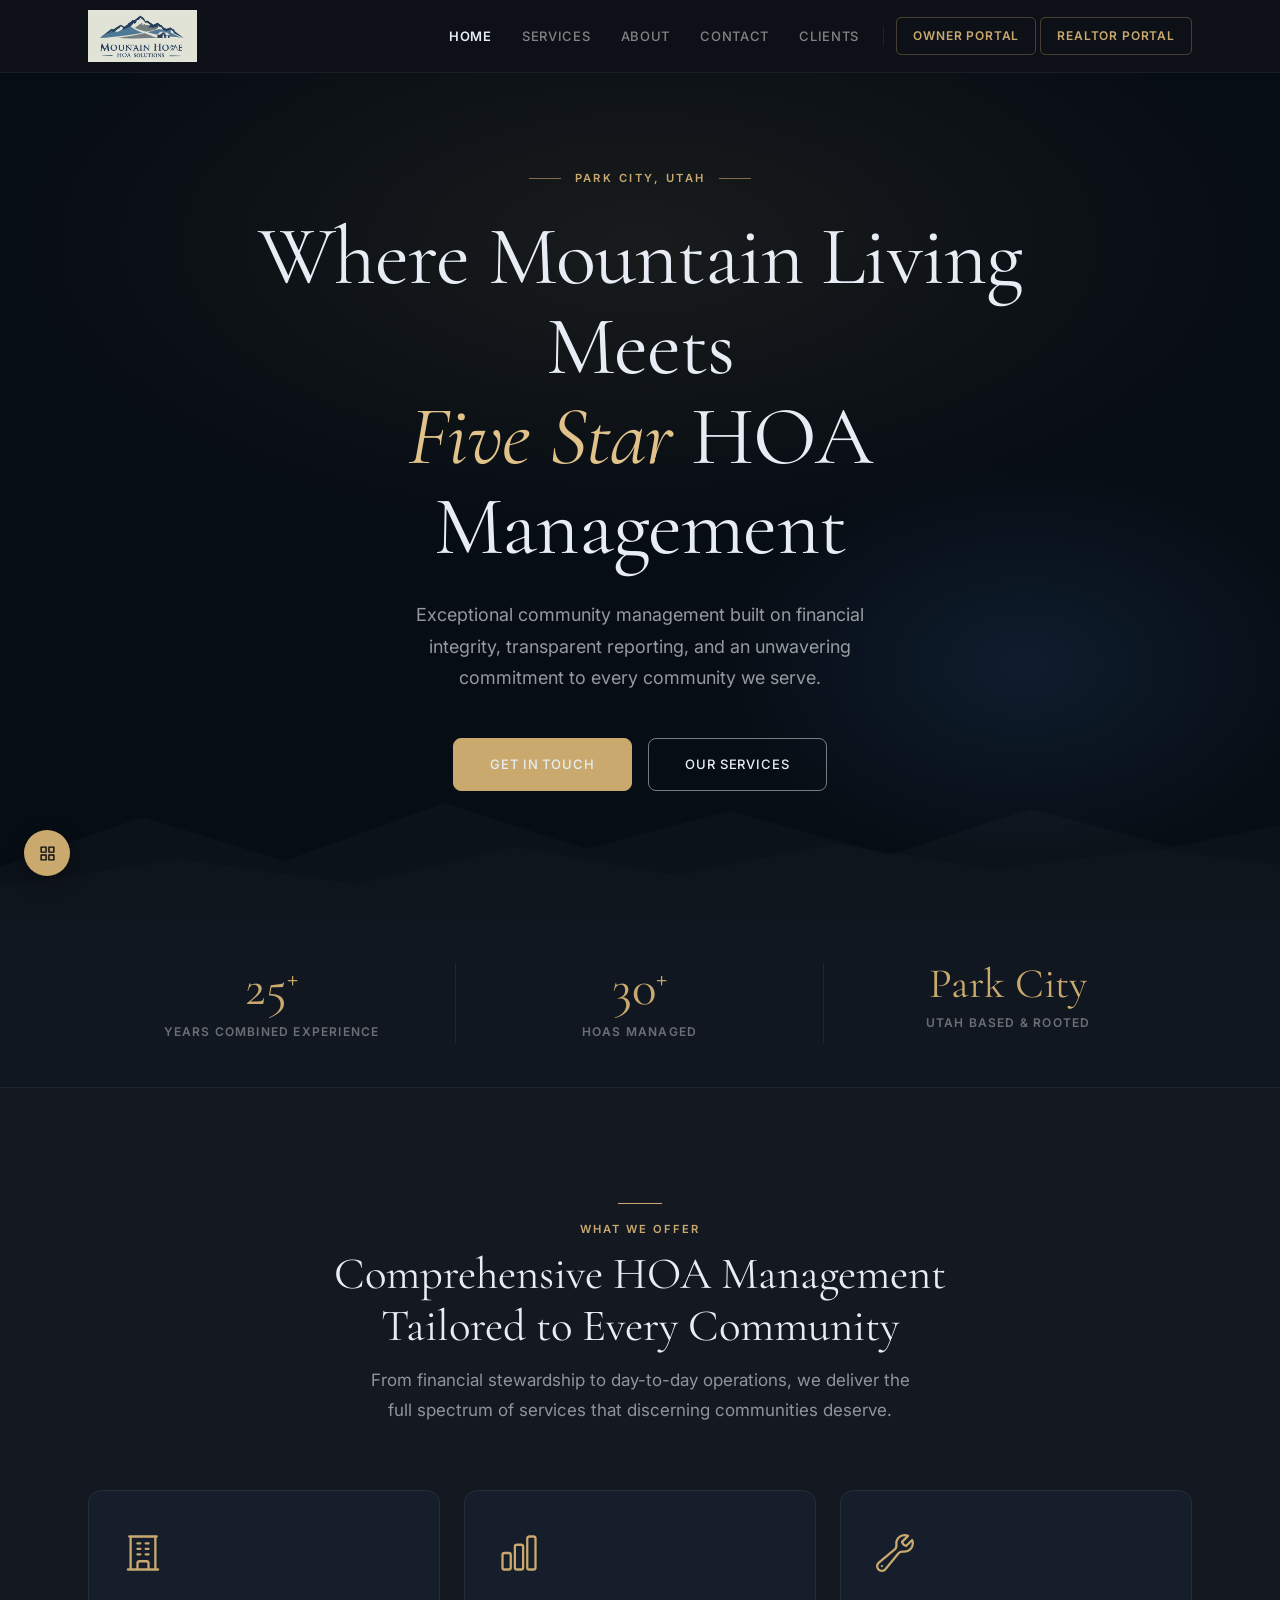
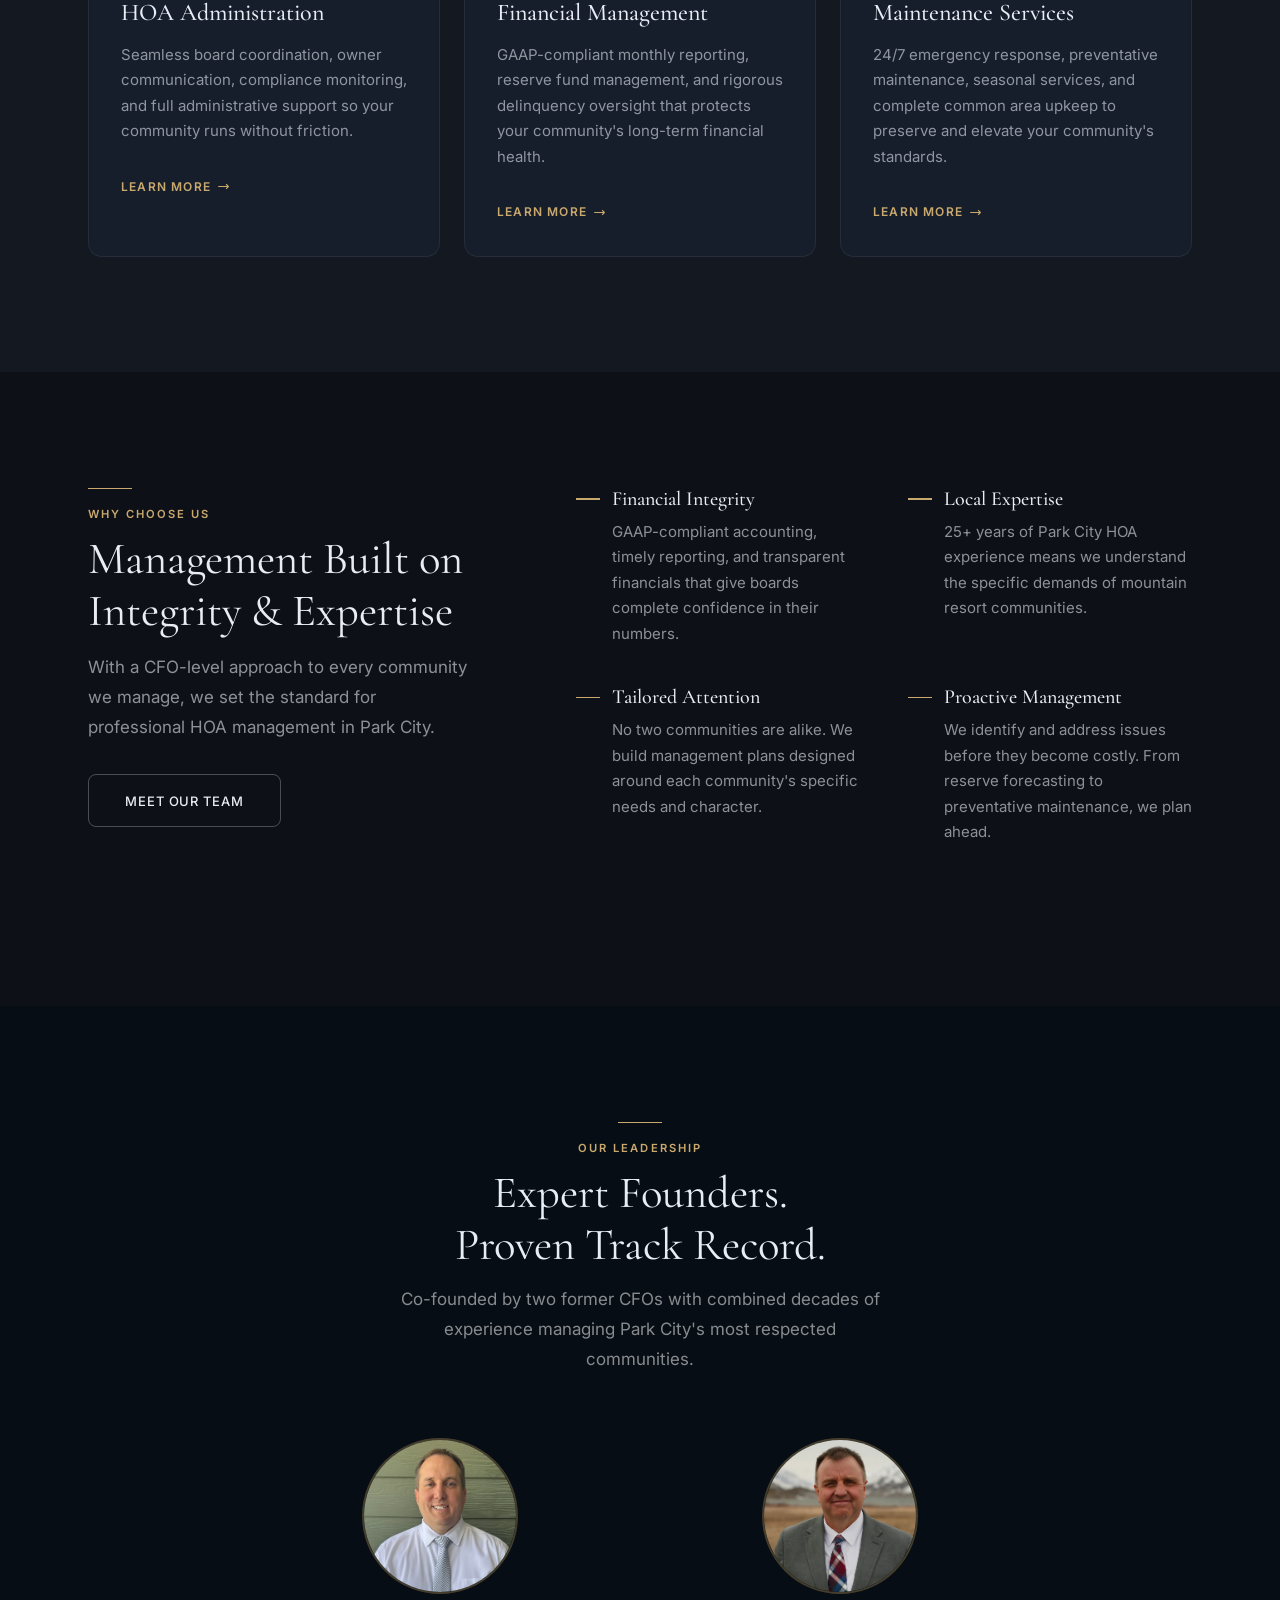
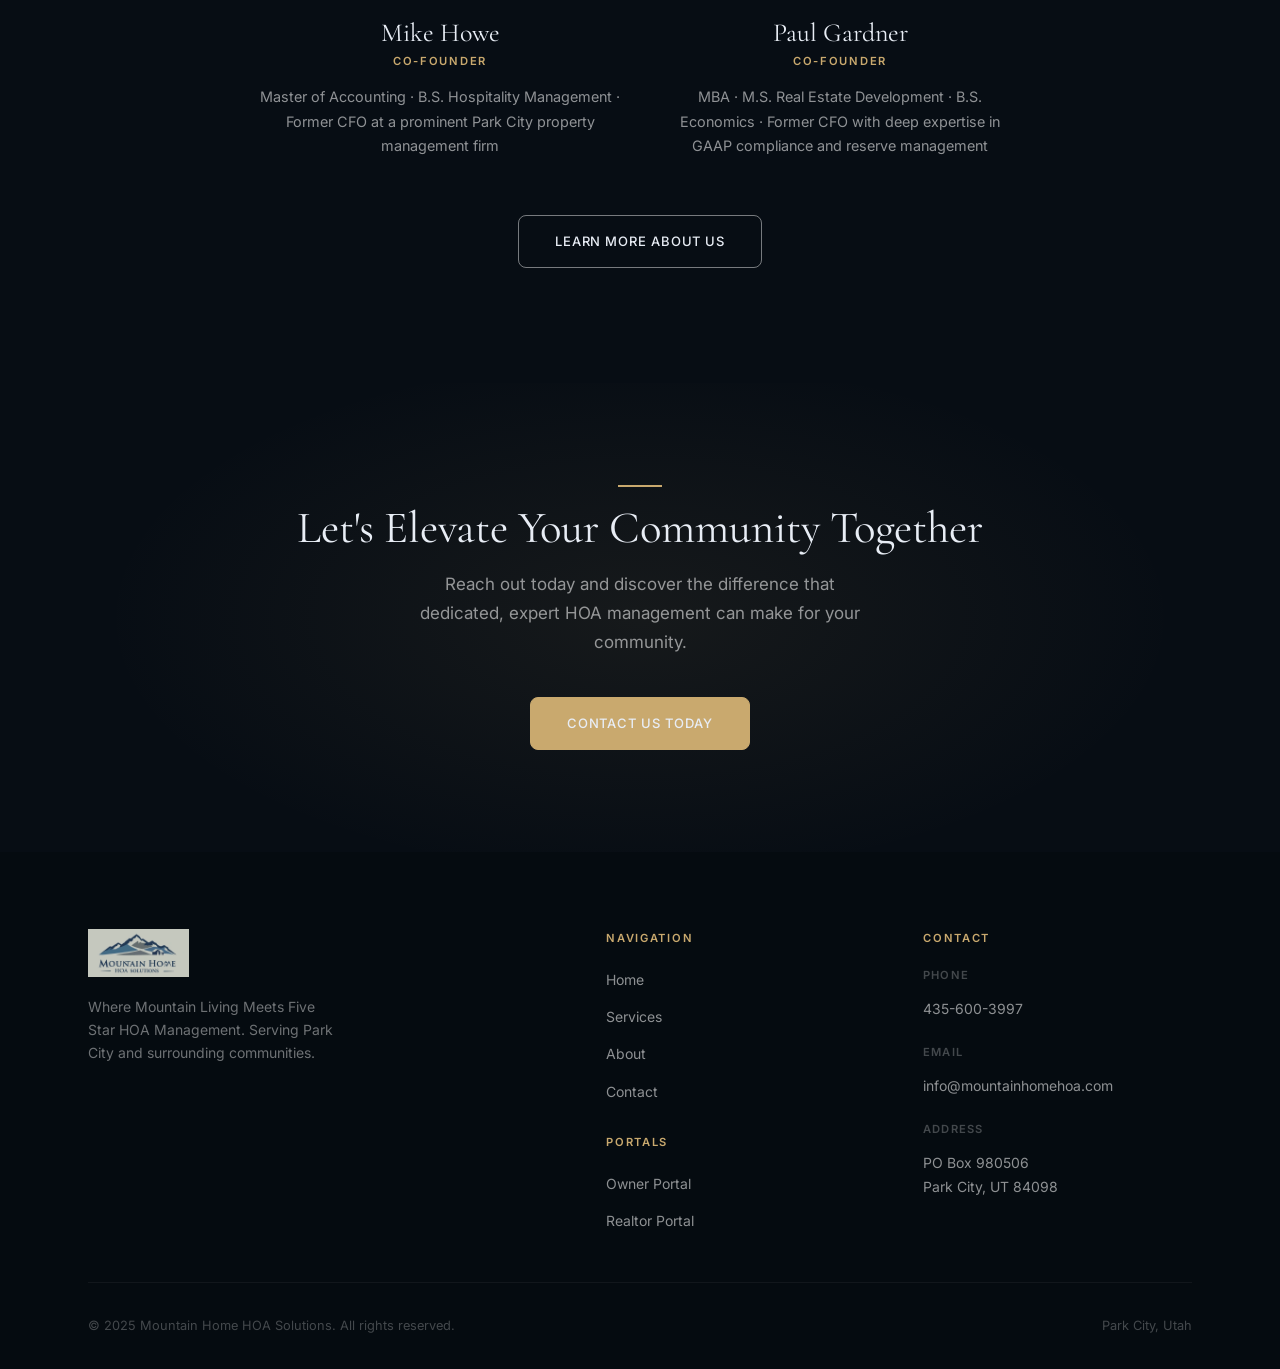
==== v2/index.html @ 47d72dcd "Inital" ====
<!DOCTYPE html>
<html lang="en">
<head>
  <meta charset="UTF-8">
  <meta name="viewport" content="width=device-width, initial-scale=1.0">
  <title>Mountain Home HOA Solutions | Park City, Utah</title>
  <meta name="description" content="Premier HOA management services in Park City, Utah. Built on financial integrity, expert administration, and genuine dedication to every community we serve.">
  <link rel="preconnect" href="https://fonts.googleapis.com">
  <link rel="preconnect" href="https://fonts.gstatic.com" crossorigin>
  <link rel="stylesheet" href="css/style.css">
</head>
<body>

  <header class="navbar" id="navbar">
    <div class="container navbar__inner">
      <a href="index.html" class="navbar__logo">
        <img src="../assets/HeaderLogo.webp" alt="Mountain Home HOA Solutions" height="52">
      </a>
      <nav class="navbar__nav" aria-label="Primary">
        <a href="index.html" class="navbar__link navbar__link--active">Home</a>
        <a href="services.html" class="navbar__link">Services</a>
        <a href="about.html" class="navbar__link">About</a>
        <a href="contact.html" class="navbar__link">Contact</a>
        <a href="clients.html" class="navbar__link">Clients</a>
        <div class="navbar__divider" aria-hidden="true"></div>
        <a href="https://mountainhomehoa.managebuilding.com/Resident/portal/login" class="navbar__portal" target="_blank" rel="noopener noreferrer">Owner Portal</a>
        <a href="https://www.homewisedocs.com/" class="navbar__portal" target="_blank" rel="noopener noreferrer">Realtor Portal</a>
      </nav>
      <button class="navbar__hamburger" id="hamburger" aria-label="Open navigation menu" aria-expanded="false">
        <span></span><span></span><span></span>
      </button>
    </div>
    <nav class="navbar__mobile" id="mobileMenu" aria-label="Mobile navigation">
      <a href="index.html" class="navbar__mobile-link">Home</a>
      <a href="services.html" class="navbar__mobile-link">Services</a>
      <a href="about.html" class="navbar__mobile-link">About</a>
      <a href="contact.html" class="navbar__mobile-link">Contact</a>
      <a href="clients.html" class="navbar__mobile-link">Clients</a>
      <a href="https://mountainhomehoa.managebuilding.com/Resident/portal/login" class="navbar__mobile-link" target="_blank" rel="noopener noreferrer">Owner Portal</a>
      <a href="https://www.homewisedocs.com/" class="navbar__mobile-link" target="_blank" rel="noopener noreferrer">Realtor Portal</a>
    </nav>
  </header>

  <section class="hero">
    <div style="position: relative; z-index: 1;">
      <p class="hero__eyebrow">Park City, Utah</p>
      <h1 class="hero__heading display">
        Where Mountain Living Meets<br><em>Five Star</em> HOA Management
      </h1>
      <p class="hero__subtext">
        Exceptional community management built on financial integrity, transparent reporting, and an unwavering commitment to every community we serve.
      </p>
      <div class="hero__actions">
        <a href="contact.html" class="btn btn--gold">Get in Touch</a>
        <a href="services.html" class="btn btn--outline-white">Our Services</a>
      </div>
    </div>
    <div class="hero__mountains" aria-hidden="true">
      <svg xmlns="http://www.w3.org/2000/svg" viewBox="0 0 1440 130" preserveAspectRatio="none" width="100%" height="130">
        <path d="M0,130 L0,78 L160,28 L320,72 L500,14 L660,60 L820,22 L1000,66 L1160,20 L1320,58 L1440,36 L1440,130 Z" fill="rgba(255,255,255,0.018)"/>
        <path d="M0,130 L0,98 L200,70 L400,95 L580,58 L760,86 L940,55 L1120,80 L1300,60 L1440,76 L1440,130 Z" fill="rgba(255,255,255,0.012)"/>
      </svg>
    </div>
  </section>

  <section class="stats-bar">
    <div class="container">
      <div class="stats-bar__inner">
        <div class="stat"><div class="stat__number">25<sup>+</sup></div><div class="stat__label">Years Combined Experience</div></div>
        <div class="stat"><div class="stat__number">30<sup>+</sup></div><div class="stat__label">HOAs Managed</div></div>
        <div class="stat"><div class="stat__number" style="font-size:clamp(1.875rem,3.5vw,2.625rem);">Park City</div><div class="stat__label">Utah Based &amp; Rooted</div></div>
      </div>
    </div>
  </section>

  <section class="section section--off-white">
    <div class="container">
      <div class="section-header section-header--center">
        <div class="gold-rule gold-rule--center"></div>
        <p class="eyebrow">What We Offer</p>
        <h2>Comprehensive HOA Management<br>Tailored to Every Community</h2>
        <p class="body-large" style="max-width:540px;margin-inline:auto;">From financial stewardship to day-to-day operations, we deliver the full spectrum of services that discerning communities deserve.</p>
      </div>
      <div class="services-grid">
        <article class="service-card">
          <div class="service-card__icon" aria-hidden="true">
            <svg xmlns="http://www.w3.org/2000/svg" fill="none" viewBox="0 0 24 24" stroke-width="1.25" stroke="currentColor" width="44" height="44">
              <path stroke-linecap="round" stroke-linejoin="round" d="M3.75 21h16.5M4.5 3h15M5.25 3v18m13.5-18v18M9 6.75h1.5m-1.5 3h1.5m-1.5 3h1.5m3-6H15m-1.5 3H15m-1.5 3H15M9 21v-3.375c0-.621.504-1.125 1.125-1.125h3.75c.621 0 1.125.504 1.125 1.125V21"/>
            </svg>
          </div>
          <h3 class="service-card__title">HOA Administration</h3>
          <p class="service-card__text">Seamless board coordination, owner communication, compliance monitoring, and full administrative support so your community runs without friction.</p>
          <a href="services.html#administration" class="service-card__link">Learn More <svg xmlns="http://www.w3.org/2000/svg" fill="none" viewBox="0 0 24 24" stroke-width="2" stroke="currentColor" width="13" height="13" aria-hidden="true"><path stroke-linecap="round" stroke-linejoin="round" d="M17.25 8.25 21 12m0 0-3.75 3.75M21 12H3"/></svg></a>
        </article>
        <article class="service-card">
          <div class="service-card__icon" aria-hidden="true">
            <svg xmlns="http://www.w3.org/2000/svg" fill="none" viewBox="0 0 24 24" stroke-width="1.25" stroke="currentColor" width="44" height="44">
              <path stroke-linecap="round" stroke-linejoin="round" d="M3 13.125C3 12.504 3.504 12 4.125 12h2.25c.621 0 1.125.504 1.125 1.125v6.75C7.5 20.496 6.996 21 6.375 21h-2.25A1.125 1.125 0 0 1 3 19.875v-6.75ZM9.75 8.625c0-.621.504-1.125 1.125-1.125h2.25c.621 0 1.125.504 1.125 1.125v11.25c0 .621-.504 1.125-1.125 1.125h-2.25a1.125 1.125 0 0 1-1.125-1.125V8.625ZM16.5 4.125c0-.621.504-1.125 1.125-1.125h2.25C20.496 3 21 3.504 21 4.125v15.75c0 .621-.504 1.125-1.125 1.125h-2.25a1.125 1.125 0 0 1-1.125-1.125V4.125Z"/>
            </svg>
          </div>
          <h3 class="service-card__title">Financial Management</h3>
          <p class="service-card__text">GAAP-compliant monthly reporting, reserve fund management, and rigorous delinquency oversight that protects your community's long-term financial health.</p>
          <a href="services.html#accounting" class="service-card__link">Learn More <svg xmlns="http://www.w3.org/2000/svg" fill="none" viewBox="0 0 24 24" stroke-width="2" stroke="currentColor" width="13" height="13" aria-hidden="true"><path stroke-linecap="round" stroke-linejoin="round" d="M17.25 8.25 21 12m0 0-3.75 3.75M21 12H3"/></svg></a>
        </article>
        <article class="service-card">
          <div class="service-card__icon" aria-hidden="true">
            <svg xmlns="http://www.w3.org/2000/svg" fill="none" viewBox="0 0 24 24" stroke-width="1.25" stroke="currentColor" width="44" height="44">
              <path stroke-linecap="round" stroke-linejoin="round" d="M21.75 6.75a4.5 4.5 0 0 1-4.884 4.484c-1.076-.091-2.264.071-2.95.904l-7.152 8.684a2.548 2.548 0 1 1-3.586-3.586l8.684-7.152c.833-.686.995-1.874.904-2.95a4.5 4.5 0 0 1 6.336-4.486l-3.276 3.276a3.004 3.004 0 0 0 2.25 2.25l3.276-3.276c.256.565.398 1.192.398 1.852Z"/>
              <path stroke-linecap="round" stroke-linejoin="round" d="M4.867 19.125h.008v.008h-.008v-.008Z"/>
            </svg>
          </div>
          <h3 class="service-card__title">Maintenance Services</h3>
          <p class="service-card__text">24/7 emergency response, preventative maintenance, seasonal services, and complete common area upkeep to preserve and elevate your community's standards.</p>
          <a href="services.html#maintenance" class="service-card__link">Learn More <svg xmlns="http://www.w3.org/2000/svg" fill="none" viewBox="0 0 24 24" stroke-width="2" stroke="currentColor" width="13" height="13" aria-hidden="true"><path stroke-linecap="round" stroke-linejoin="round" d="M17.25 8.25 21 12m0 0-3.75 3.75M21 12H3"/></svg></a>
        </article>
      </div>
    </div>
  </section>

  <section class="section">
    <div class="container">
      <div class="why-grid">
        <div class="section-header">
          <div class="gold-rule"></div>
          <p class="eyebrow">Why Choose Us</p>
          <h2>Management Built on<br>Integrity &amp; Expertise</h2>
          <p class="body-large" style="margin-top:1rem;max-width:380px;">With a CFO-level approach to every community we manage, we set the standard for professional HOA management in Park City.</p>
          <a href="about.html" class="btn btn--outline-navy" style="margin-top:2rem;">Meet Our Team</a>
        </div>
        <div class="values-grid">
          <div class="value-item"><h4 class="value-item__title">Financial Integrity</h4><p class="value-item__text">GAAP-compliant accounting, timely reporting, and transparent financials that give boards complete confidence in their numbers.</p></div>
          <div class="value-item"><h4 class="value-item__title">Local Expertise</h4><p class="value-item__text">25+ years of Park City HOA experience means we understand the specific demands of mountain resort communities.</p></div>
          <div class="value-item"><h4 class="value-item__title">Tailored Attention</h4><p class="value-item__text">No two communities are alike. We build management plans designed around each community's specific needs and character.</p></div>
          <div class="value-item"><h4 class="value-item__title">Proactive Management</h4><p class="value-item__text">We identify and address issues before they become costly. From reserve forecasting to preventative maintenance, we plan ahead.</p></div>
        </div>
      </div>
    </div>
  </section>

  <section class="section section--dark">
    <div class="container">
      <div class="section-header section-header--center">
        <div class="gold-rule gold-rule--center"></div>
        <p class="eyebrow">Our Leadership</p>
        <h2 style="color:var(--white);">Expert Founders.<br>Proven Track Record.</h2>
        <p class="body-large" style="max-width:480px;margin:.875rem auto 0;color:rgba(255,255,255,0.52);">Co-founded by two former CFOs with combined decades of experience managing Park City's most respected communities.</p>
      </div>
      <div class="leadership-grid">
        <div class="leader-card">
          <div class="leader-card__photo"><img src="../assets/Mike.webp" alt="Mike Howe, Co-Founder" loading="lazy"></div>
          <h3 class="leader-card__name">Mike Howe</h3>
          <p class="leader-card__role">Co-Founder</p>
          <p class="leader-card__bio">Master of Accounting · B.S. Hospitality Management · Former CFO at a prominent Park City property management firm</p>
        </div>
        <div class="leader-card">
          <div class="leader-card__photo"><img src="../assets/Paul.webp" alt="Paul Gardner, Co-Founder" loading="lazy"></div>
          <h3 class="leader-card__name">Paul Gardner</h3>
          <p class="leader-card__role">Co-Founder</p>
          <p class="leader-card__bio">MBA · M.S. Real Estate Development · B.S. Economics · Former CFO with deep expertise in GAAP compliance and reserve management</p>
        </div>
      </div>
      <div style="text-align:center;margin-top:3.5rem;"><a href="about.html" class="btn btn--outline-white">Learn More About Us</a></div>
    </div>
  </section>

  <section class="cta-banner">
    <div class="container" style="position:relative;z-index:1;">
      <div class="gold-rule gold-rule--center"></div>
      <h2>Let's Elevate Your Community Together</h2>
      <p class="cta-banner__text">Reach out today and discover the difference that dedicated, expert HOA management can make for your community.</p>
      <a href="contact.html" class="btn btn--gold">Contact Us Today</a>
    </div>
  </section>

  <footer class="footer">
    <div class="container">
      <div class="footer__grid">
        <div>
          <a href="index.html"><div class="footer__logo"><img src="../assets/HeaderLogo.webp" alt="Mountain Home HOA Solutions"></div></a>
          <p class="footer__tagline">Where Mountain Living Meets Five Star HOA Management. Serving Park City and surrounding communities.</p>
        </div>
        <div>
          <p class="footer__col-label">Navigation</p>
          <ul class="footer__links">
            <li><a href="index.html" class="footer__link">Home</a></li>
            <li><a href="services.html" class="footer__link">Services</a></li>
            <li><a href="about.html" class="footer__link">About</a></li>
            <li><a href="contact.html" class="footer__link">Contact</a></li>
          </ul>
          <p class="footer__col-label" style="margin-top:1.75rem;">Portals</p>
          <ul class="footer__links">
            <li><a href="https://mountainhomehoa.managebuilding.com/Resident/portal/login" class="footer__link" target="_blank" rel="noopener noreferrer">Owner Portal</a></li>
            <li><a href="https://www.homewisedocs.com/" class="footer__link" target="_blank" rel="noopener noreferrer">Realtor Portal</a></li>
          </ul>
        </div>
        <div>
          <p class="footer__col-label">Contact</p>
          <div class="footer__contact-block">
            <p class="footer__contact-label">Phone</p><a href="tel:4356003997" class="footer__contact-item">435-600-3997</a>
            <p class="footer__contact-label">Email</p><a href="mailto:info@mountainhomehoa.com" class="footer__contact-item">info@mountainhomehoa.com</a>
            <p class="footer__contact-label">Address</p><p class="footer__contact-item">PO Box 980506<br>Park City, UT 84098</p>
          </div>
        </div>
      </div>
      <div class="footer__bottom"><p>&copy; 2025 Mountain Home HOA Solutions. All rights reserved.</p><p>Park City, Utah</p></div>
    </div>
  </footer>

  <div class="site-switcher" id="siteSwitcher">
    <button class="site-switcher__btn" id="switcherToggle" aria-label="Compare design versions">
      <svg width="17" height="17" viewBox="0 0 24 24" fill="none" stroke="currentColor" stroke-width="2" stroke-linecap="round" stroke-linejoin="round" aria-hidden="true">
        <rect x="3" y="3" width="7" height="7"/><rect x="14" y="3" width="7" height="7"/><rect x="14" y="14" width="7" height="7"/><rect x="3" y="14" width="7" height="7"/>
      </svg>
    </button>
    <div class="site-switcher__panel" id="switcherPanel">
      <p class="site-switcher__label">Design Versions</p>
      <a href="../index.html" class="site-switcher__option"><span class="site-switcher__dot"></span>Version 1 — Light</a>
      <a href="index.html" class="site-switcher__option active"><span class="site-switcher__dot"></span>Version 2 — Dark</a>
      <a href="../v3/index.html" class="site-switcher__option"><span class="site-switcher__dot"></span>Version 3 — Mountain</a>
    </div>
  </div>

  <script src="../js/main.js"></script>
</body>
</html>
---- v2/css/style.css ----
/* ===================================================================
   VERSION 2 — DARK THEME
   Imports base styles, then overrides to full dark mode
   =================================================================== */

@import url('../../css/style.css');

/* ——— Dark Token Overrides ——— */
:root {
  --navy:        #0F1117;
  --navy-700:    #161C28;
  --white:       #E8EDF5;
  --off-white:   #141921;
  --warm-gray:   #111720;
  --gray-100:    #1C2333;
  --gray-200:    rgba(255, 255, 255, 0.08);
  --gray-300:    rgba(255, 255, 255, 0.14);
  --gray-400:    rgba(255, 255, 255, 0.32);
  --gray-500:    rgba(255, 255, 255, 0.5);
  --text:        #E8EDF5;
  --text-muted:  rgba(232, 237, 245, 0.58);
  --gold:        #C9A96E;
  --gold-hover:  #B8975A;
  --gold-light:  #E0C28A;
  --shadow-sm:   0 1px 4px rgba(0, 0, 0, 0.4);
  --shadow-md:   0 4px 24px rgba(0, 0, 0, 0.5);
  --shadow-lg:   0 8px 48px rgba(0, 0, 0, 0.6);
}

/* ——— Base ——— */
body { background: #0D1117; }

/* ——— Navbar — dark ——— */
.navbar {
  background: #0D1117;
  border-bottom-color: rgba(255, 255, 255, 0.06);
}

.navbar.scrolled {
  background: #0D1117;
  box-shadow: 0 1px 0 rgba(255, 255, 255, 0.05), 0 4px 24px rgba(0, 0, 0, 0.5);
}

.navbar__link         { color: rgba(255, 255, 255, 0.48); }
.navbar__link:hover   { color: var(--white); }
.navbar__link--active { color: var(--white); font-weight: 600; }

.navbar__divider { background: rgba(255, 255, 255, 0.07); }

.navbar__portal {
  color: var(--gold);
  border-color: rgba(201, 169, 110, 0.3);
}
.navbar__portal:hover {
  background: var(--gold);
  border-color: var(--gold);
  color: #0D1117;
}

/* Mobile nav */
.navbar__mobile {
  background: #0D1117;
  border-top-color: rgba(255, 255, 255, 0.06);
}
.navbar__mobile-link {
  color: rgba(255, 255, 255, 0.65);
  border-bottom-color: rgba(255, 255, 255, 0.05);
}
.navbar__hamburger span { background: rgba(255, 255, 255, 0.65); }

/* ——— Hero — deepest dark ——— */
.hero { background: #070D14; }

.hero::before {
  background:
    radial-gradient(ellipse 70% 50% at 50% 20%, rgba(201, 169, 110, 0.09) 0%, transparent 70%),
    radial-gradient(ellipse 40% 40% at 80% 70%, rgba(29, 58, 92, 0.35) 0%, transparent 60%);
}

/* ——— Stats Bar — dark ——— */
.stats-bar {
  background: #111720;
  border-bottom-color: rgba(255, 255, 255, 0.06);
}

.stat:not(:last-child) { border-right-color: rgba(255, 255, 255, 0.07); }
.stat__number { color: var(--gold); }
.stat__label  { color: rgba(255, 255, 255, 0.38); }

/* ——— Section backgrounds ——— */
.section--off-white { background: #141921; }
.section--warm      { background: #111720; }

/* ——— Service Cards ——— */
.service-card {
  background: #161D2B;
  border-color: rgba(255, 255, 255, 0.07);
}

.service-card:hover {
  background: #1B2438;
  border-color: rgba(201, 169, 110, 0.2);
  box-shadow: 0 4px 32px rgba(0, 0, 0, 0.5);
}

.service-card__title { color: var(--white); }

/* ——— Value Items ——— */
.value-item__title { color: var(--white); }

/* ——— Section dark — make even darker to differentiate ——— */
.section--dark { background: #070D14; }

/* ——— Leadership Cards (about page) ——— */
.leader-card--light {
  background: #161D2B;
  border-color: rgba(255, 255, 255, 0.07);
  box-shadow: none;
}
.leader-card--light:hover {
  box-shadow: 0 4px 32px rgba(0, 0, 0, 0.4);
}
.leader-card--light .leader-card__name { color: var(--white); }
.leader-card--light .leader-card__bio  { color: rgba(255, 255, 255, 0.5); }
.leader-card--light .leader-card__photo { border-color: rgba(201, 169, 110, 0.25); }

.credentials-list li {
  color: rgba(255, 255, 255, 0.45);
  border-bottom-color: rgba(255, 255, 255, 0.06);
}
.credentials-list { border-top-color: rgba(255, 255, 255, 0.06); }

/* ——— Mission Quote ——— */
.mission-quote { color: var(--white); }
.mission-quote::before { color: var(--gold); }
.mission-section.section { background: #0D1117; }

/* ——— CTA Banner ——— */
.cta-banner { background: #070D14; }
.cta-banner::before {
  background: radial-gradient(ellipse 60% 80% at 50% 50%, rgba(201,169,110,0.08) 0%, transparent 70%);
}

/* ——— Footer ——— */
.footer { background: #050B10; }
.footer__grid { border-bottom-color: rgba(255, 255, 255, 0.05); }

/* ——— Page Hero ——— */
.page-hero { background: #070D14; }

/* ——— Services page ——— */
.service-detail { background: #0D1117; }
.service-detail:nth-child(even) { background: #141921; }
.service-list li { border-bottom-color: rgba(255, 255, 255, 0.06); }
.service-detail__desc { color: rgba(255, 255, 255, 0.52); }

/* ——— Contact Form ——— */
.form-input,
.form-select,
.form-textarea {
  background: #161D2B;
  border-color: rgba(255, 255, 255, 0.1);
  color: var(--white);
}

.form-input::placeholder,
.form-textarea::placeholder { color: rgba(255, 255, 255, 0.22); }

.form-select {
  background-image: url("data:image/svg+xml,%3Csvg xmlns='http://www.w3.org/2000/svg' fill='none' viewBox='0 0 24 24' stroke='rgba(255,255,255,0.3)' stroke-width='2'%3E%3Cpath stroke-linecap='round' stroke-linejoin='round' d='M19 9l-7 7-7-7'/%3E%3C/svg%3E");
}

.form-input:focus,
.form-select:focus,
.form-textarea:focus {
  border-color: var(--gold);
  box-shadow: 0 0 0 3px rgba(201, 169, 110, 0.12);
}

.contact-info__icon { background: rgba(201, 169, 110, 0.1); }
.contact-portals    { border-top-color: rgba(255, 255, 255, 0.07); }

/* ——— Buttons on dark bg ——— */
.btn--outline-navy {
  color: var(--white);
  border-color: rgba(255, 255, 255, 0.25);
}
.btn--outline-navy:hover {
  background: rgba(255, 255, 255, 0.08);
  color: var(--white);
  border-color: rgba(255, 255, 255, 0.4);
}

/* ——— Switcher — dark panel ——— */
.site-switcher__btn { background: var(--gold); color: #070D14; }
.site-switcher__btn:hover { background: #E0C28A; }
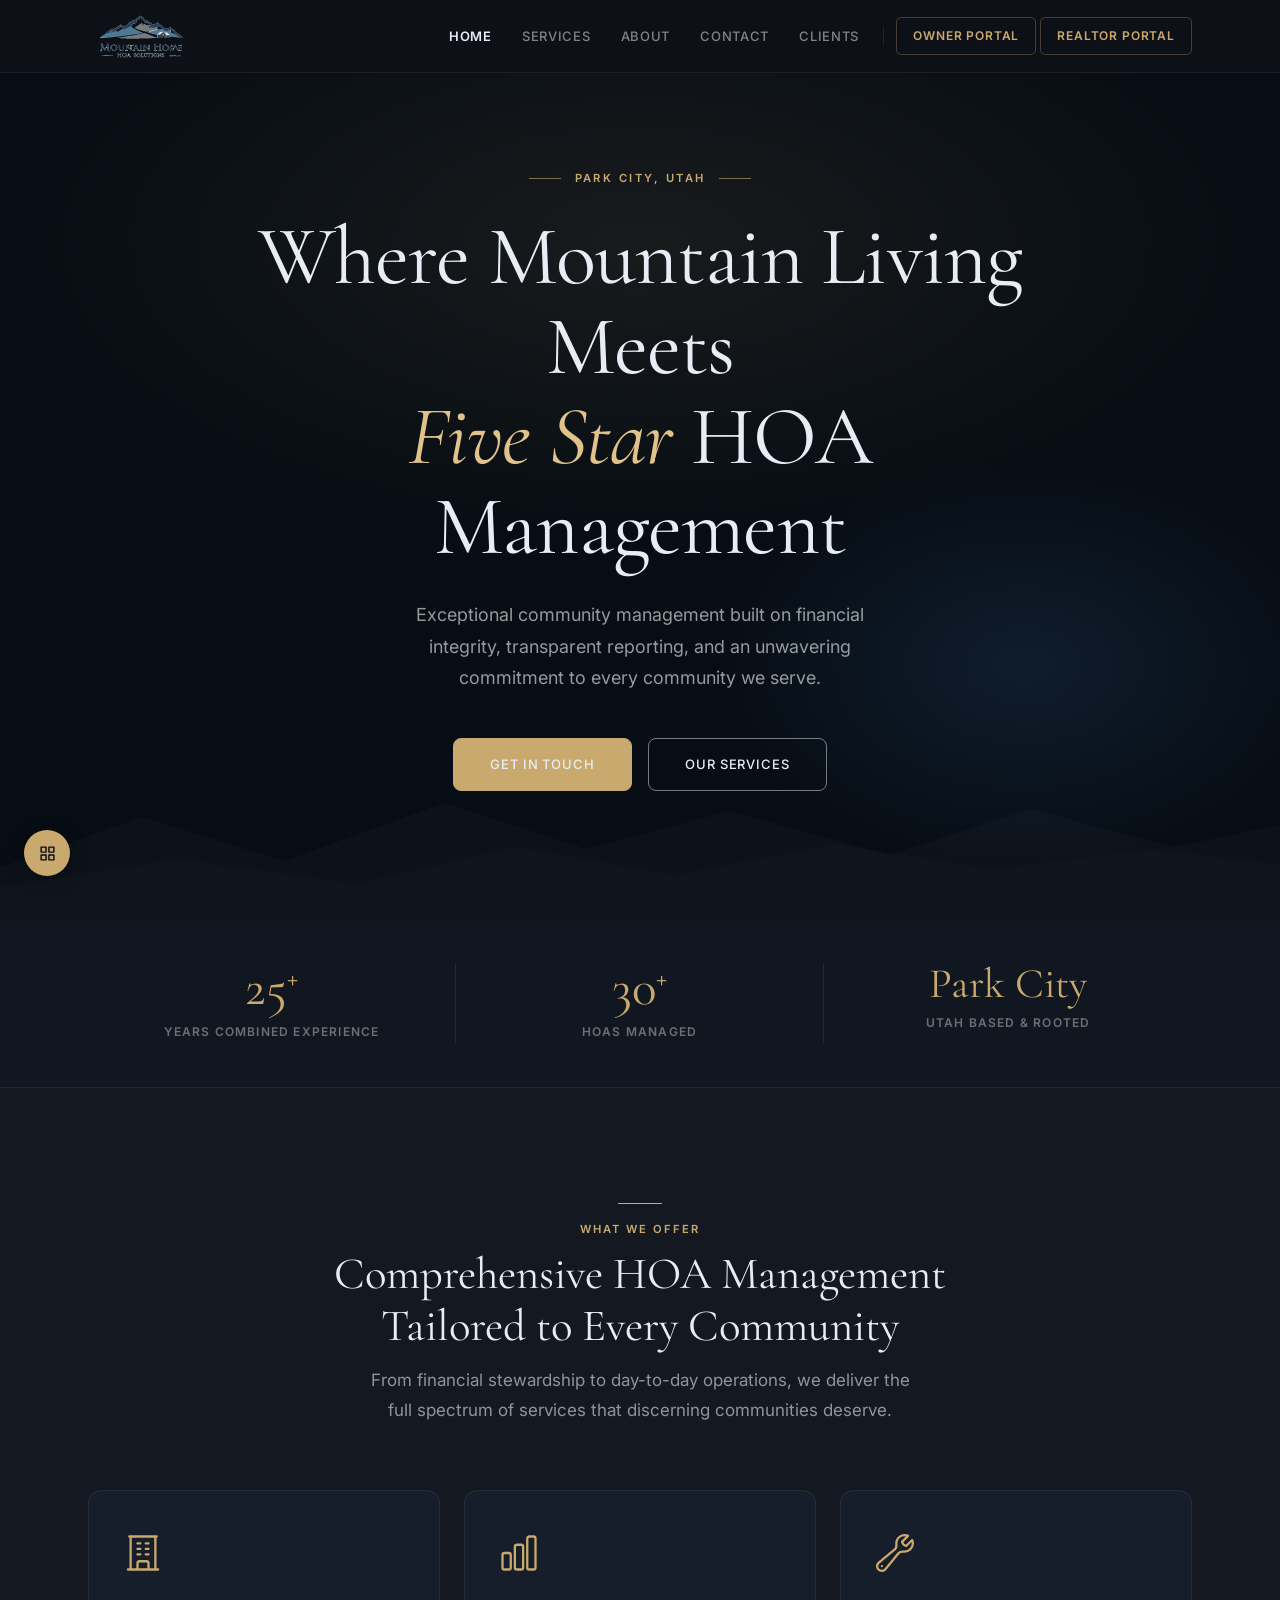
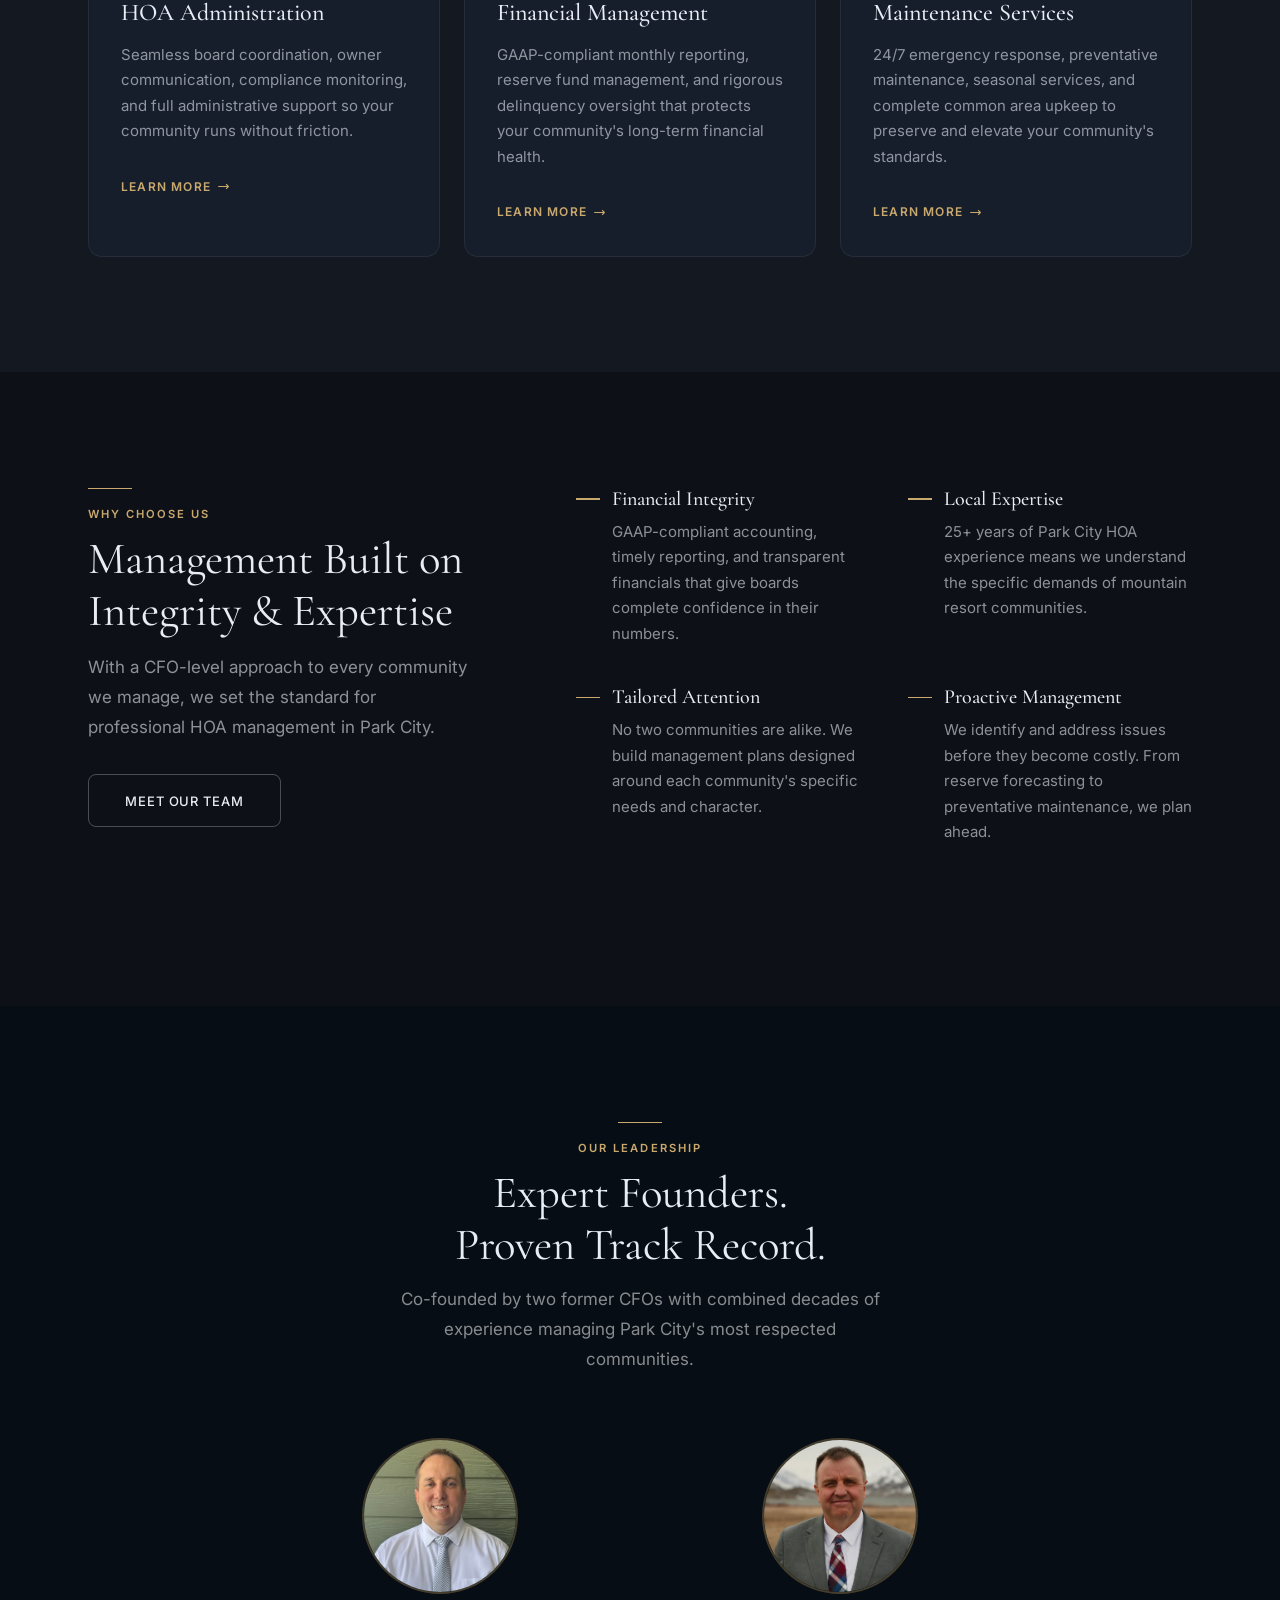
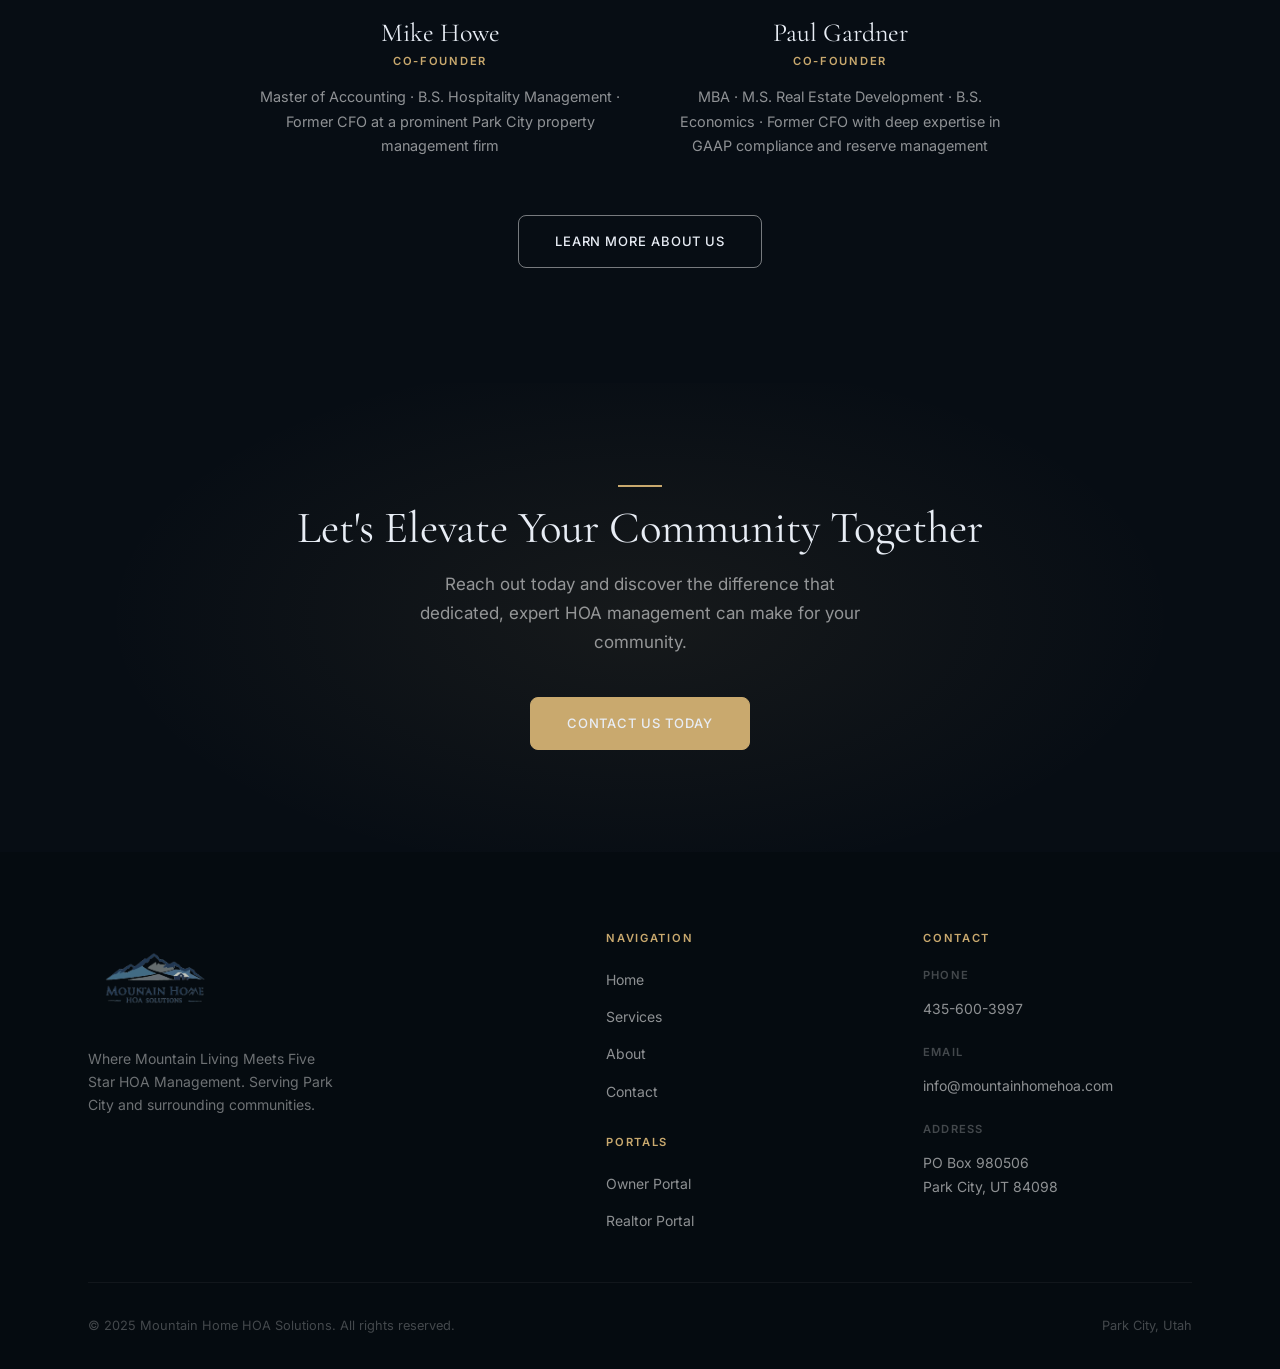
==== commit d62cb36d: "Update logo" ====
--- a/v2/index.html
+++ b/v2/index.html
@@ -14,7 +14,7 @@
   <header class="navbar" id="navbar">
     <div class="container navbar__inner">
       <a href="index.html" class="navbar__logo">
-        <img src="../assets/HeaderLogo.webp" alt="Mountain Home HOA Solutions" height="52">
+        <img src="../assets/HeaderLogo.png" alt="Mountain Home HOA Solutions" height="52">
       </a>
       <nav class="navbar__nav" aria-label="Primary">
         <a href="index.html" class="navbar__link navbar__link--active">Home</a>
@@ -176,7 +176,7 @@
     <div class="container">
       <div class="footer__grid">
         <div>
-          <a href="index.html"><div class="footer__logo"><img src="../assets/HeaderLogo.webp" alt="Mountain Home HOA Solutions"></div></a>
+          <a href="index.html"><div class="footer__logo"><img src="../assets/MainLogo.png" alt="Mountain Home HOA Solutions"></div></a>
           <p class="footer__tagline">Where Mountain Living Meets Five Star HOA Management. Serving Park City and surrounding communities.</p>
         </div>
         <div>
